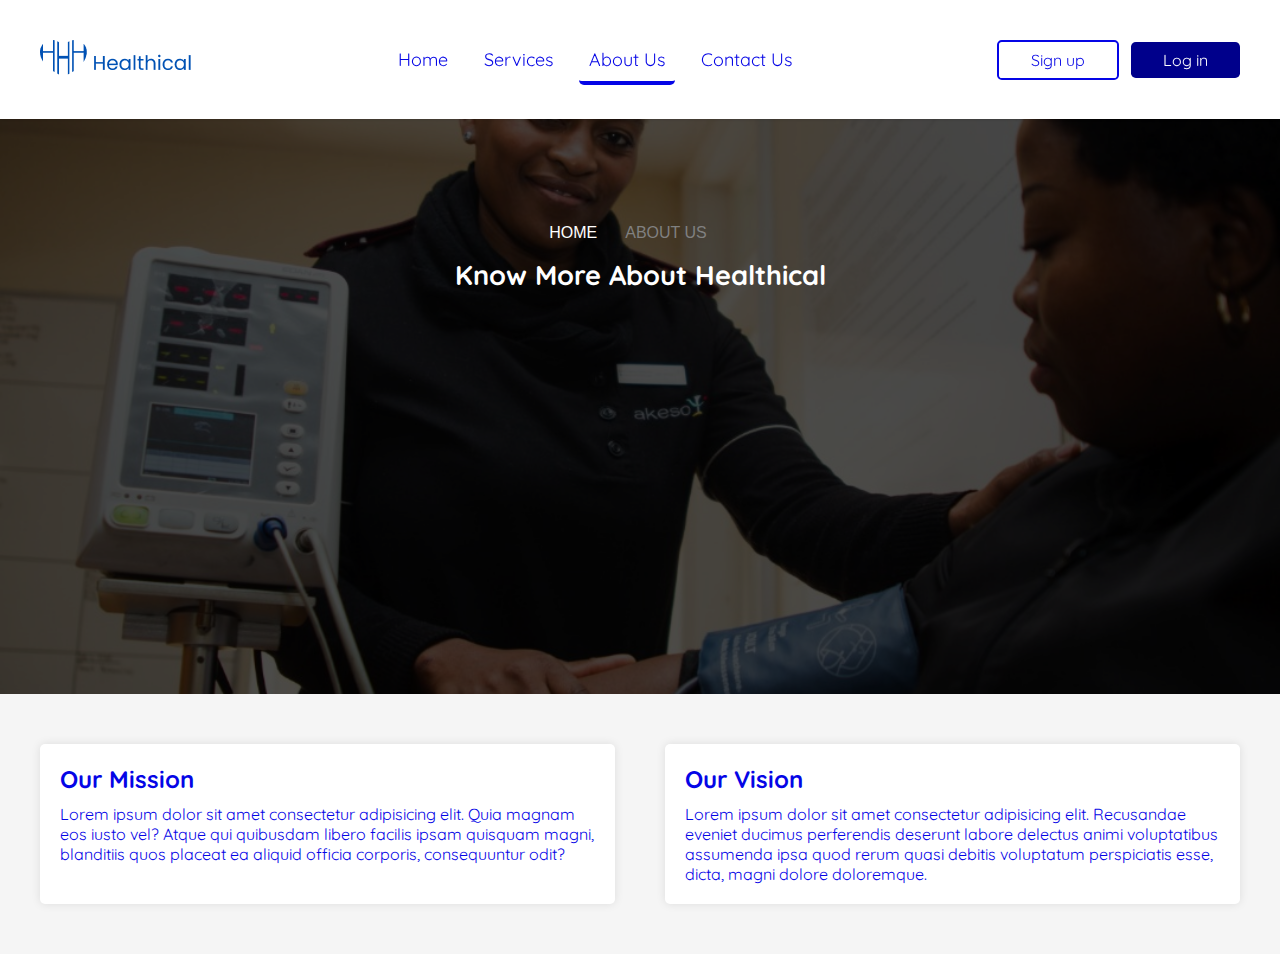
==== about.html @ a439b531 "pushing new codes to the repo" ====
<!DOCTYPE html>
<html lang="en">
  <head>
    <meta charset="UTF-8" />
    <meta http-equiv="X-UA-Compatible" content="IE=edge" />
    <meta name="viewport" content="width=device-width, initial-scale=1.0" />
    <title>About us</title>
    <link rel="stylesheet" href="about.css" />
  </head>
  <body>
    <!-- Nav Bar -->
    <div class="nav-container">
      <header>
        <nav>
          <div>
            <img src="./images/logo with text.png" alt="Healthical" />
          </div>

          <div class="nav-list">
            <ul class="menu">
              <li><a href="index.html">Home</a></li>
              <li><a href="#">Services</a></li>
              <li><a href="#" class="about">About Us</a></li>
              <li><a href="#">Contact Us</a></li>
            </ul>
          </div>

          <div class="nav-button">
            <a href="patient-sign-up.html" class="sign-up">Sign up</a>
            <a href="patient-sign-in.html" class="log-in">Log in</a>
          </div>

          <div class="hamburger-menu">
            <span class="bar"></span>
            <span class="bar"></span>
            <span class="bar"></span>
          </div>
        </nav>
      </header>
    </div>

    <!-- Hero Section -->
    <section class="hero">
      <div class="hero-container">
        <div class="hero-detail">
          <h3><a href="index.html">Home</a></h3>
          <h3 class="color">About us</h3>

          <p>Know more about Healthical</p>
        </div>
      </div>
    </section>

    <section class="vision-section">
      <div class="vision-container">
        <div class="details">
          <div class="mission">
            <h1>Our Mission</h1>
            <p>
              Lorem ipsum dolor sit amet consectetur adipisicing elit. Quia
              magnam eos iusto vel? Atque qui quibusdam libero facilis ipsam
              quisquam magni, blanditiis quos placeat ea aliquid officia
              corporis, consequuntur odit?
            </p>
          </div>

          <div class="vision">
            <h1>Our Vision</h1>
            <p>
              Lorem ipsum dolor sit amet consectetur adipisicing elit.
              Recusandae eveniet ducimus perferendis deserunt labore delectus
              animi voluptatibus assumenda ipsa quod rerum quasi debitis
              voluptatum perspiciatis esse, dicta, magni dolore doloremque.
            </p>
          </div>
        </div>
      </div>
    </section>

    <script src="js/script.js"></script>
  </body>
</html>
---- about.css ----
@import url('https://fonts.googleapis.com/css2?family=Montserrat:ital,wght@1,300&family=Poppins:wght@300;500&family=Quicksand&display=swap');

* {
  margin: 0;
  padding: 0;
  box-sizing: border-box;
}

:root {
  --darkblue: hsl(240, 100%, 27.3%);
  --white: hsl(0, 0%, 100%);
  --lightblue: hsl(195, 48%, 82%);
  --blue: hsl(240, 96%, 46%);
  --gray: hsl(0, 0%, 50%);
}

a {
  text-decoration: none;
}

body {
  color: var(--white);
  font-family: 'Quicksand', sans-serif;
}

/* Navbar Styling */
nav {
  display: flex;
  justify-content: space-between;
  align-items: center;
  height: 100%;
}

header {
  background-color: #fff;
  box-shadow: 0 1px 2px rgba(0, 0, 0, 0.1);
  padding: 40px;
  position: fixed;
  top: 0;
  left: 0;
  right: 0;
  z-index: 999;
}

.nav-container {
  margin-left: 3rem;
}

.about {
  border-bottom: 4px solid var(--blue);

}

.menu {
  display: flex;
  list-style-type: none;
  margin: 0;
  padding: 0;
}

.menu li {
  margin-right: 1rem;
}

.menu li:last-child {
  margin-right: 0;
}

.menu li a {
  color: var(--blue);
  text-decoration: none;
  font-size: 18px;
  padding: 10px;
  border-radius: 5px;
}

.menu li a:hover {
  color: var(--gray);
}

.sign-up {
  padding: 0.5rem 2rem;
  border: 2px solid var(--blue);
  background: var(--white);
  color: var(--blue);
  margin-right: 0.5rem;
  border-radius: 0.3rem;
}

.log-in {
  padding: 0.5rem 2rem;
  background: var(--darkblue);
  color: var(--white);
  border-radius: 0.3rem;
}

.hamburger-menu {
  display: none;
}

.hamburger-menu .bar {
  display: block;
  width: 25px;
  height: 3px;
  background-color: #333;
  margin: 5px auto;
  transition: all 0.3s ease-in-out;
}

/* Hero Styling */
.hero {
    background-image: url('./images/image.jpg');
    background-repeat: no-repeat;
    background-position: center;
    background-size: cover;
    margin-top: 4rem;
    width: 100vw;
    height: 70vh;
  }
  
  .hero-container {
    width: 100vw;
    height: 70vh;
    background: rgba(0, 0, 0, 0.7);
    align-items: center;
  }
  
  .hero-detail {
    text-align: center;
    justify-content: center;
    margin: 4rem auto;
    color: var(--white);
  }
  
  .hero-detail h3 {
    margin-top: 10rem;
    margin-bottom: 1rem;
    padding-right: 1.5rem;
    display: inline-flex;
    text-transform: uppercase;
    font-size: 1rem;
    cursor: pointer;
    font-family: "Roboto", sans-serif;
    font-weight: 100;
  }
  
  .hero-container h3 a {
    color: var(--white);
  }
  
  .color {
    color: var(--gray);
  }
  
  .hero-detail p {
    font-size: 1.7rem;
    font-weight: bold;
    text-transform: capitalize;
  }
  /* End of Hero Section Styling */

  /* Vision and Mission Section Styling */
.vision-section {
    background-color: #f5f5f5;
    padding: 50px 0;
  }
  
  .vision-container {
    max-width: 1200px;
    margin: 0 auto;
  }
  
  .details {
    display: grid;
    grid-template-columns: 1fr 1fr;
    grid-gap: 50px;
  }
  
  .mission,
  .vision {
    padding: 20px;
    background-color: var(--white);
    color: var(--blue);
    border-radius: 5px;
    box-shadow: 0px 0px 10px rgba(0, 0, 0, 0.1);
  }
  
  h1 {
    margin-bottom: 10px;
    font-size: 24px;
    color: var(--blue);
  }
  
  /* End of Vision and Mission Section Styling */

@media screen and (max-width: 768px) {
  .nav-list {
    display: none;
    margin: auto;
    flex-direction: column;
    position: absolute;
    top: 70px;
    left: 0;
    right: 0;
    background-color: #fff;
    z-index: 1;
    padding: 20px;
    box-shadow: 0px 0px 10px rgba(0, 0, 0, 0.1);
  }

  .nav-list.show {
    display: flex;
    flex-direction: column;
  }

  .menu {
    display: flex;
    flex-direction: column;
    margin: auto;
  }

  .hamburger-menu {
    display: block;
    cursor: pointer;
    z-index: 100;
  }

  .hamburger-menu.active .bar:nth-child(2) {
    opacity: 0;
  }

  .hamburger-menu.active .bar:nth-child(1) {
    transform: translateY(8px) rotate(45deg);
  }

  .hamburger-menu.active .bar:nth-child(3) {
    transform: translateY(-8px) rotate(-45deg);
  }

  .mission,
  .vision {
    width: 80%;
    margin: auto;
  }

  .mission {
    margin-bottom: 1.5rem;
  }
}
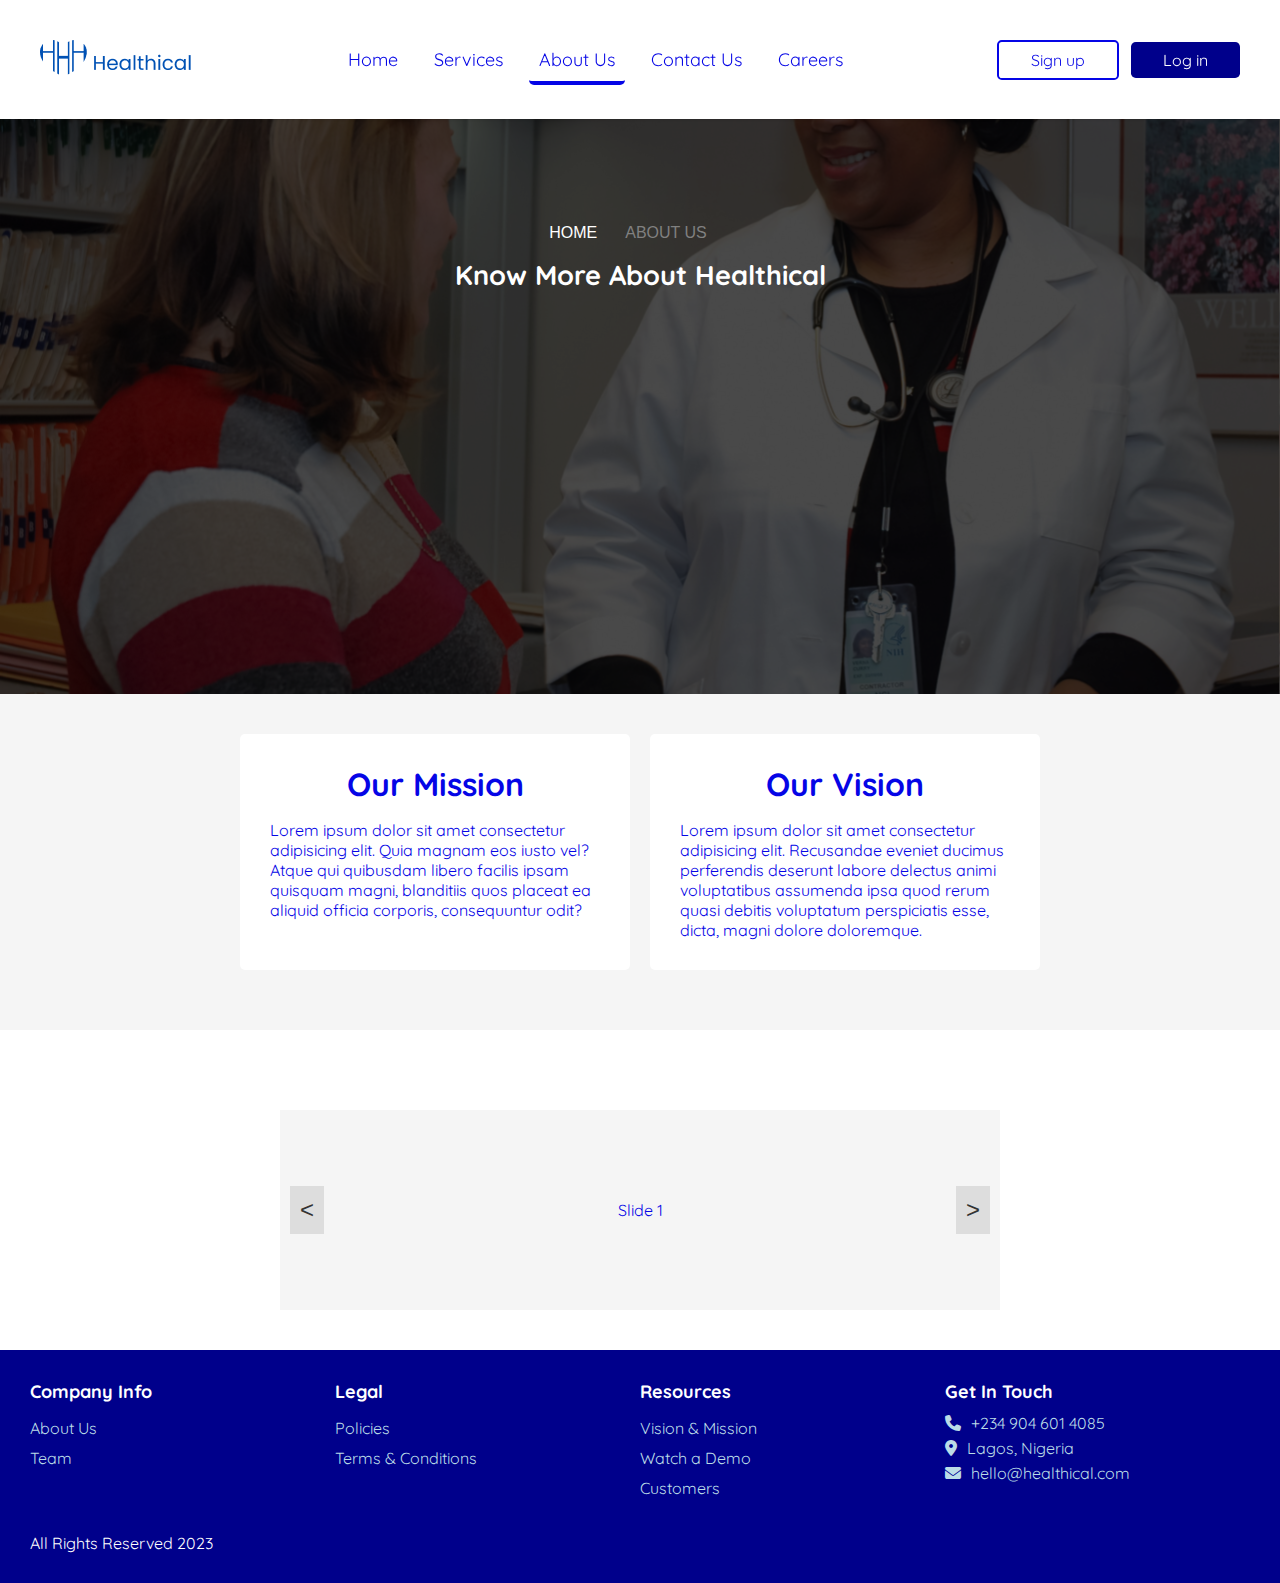
==== commit 0c3c24af: "added new updates to the repo" ====
--- a/about.html
+++ b/about.html
@@ -5,6 +5,10 @@
     <meta http-equiv="X-UA-Compatible" content="IE=edge" />
     <meta name="viewport" content="width=device-width, initial-scale=1.0" />
     <title>About us</title>
+    <link
+    rel="stylesheet"
+    href="https://cdnjs.cloudflare.com/ajax/libs/font-awesome/6.4.0/css/all.min.css"
+  />
     <link rel="stylesheet" href="about.css" />
   </head>
   <body>
@@ -21,7 +25,8 @@
               <li><a href="index.html">Home</a></li>
               <li><a href="#">Services</a></li>
               <li><a href="#" class="about">About Us</a></li>
-              <li><a href="#">Contact Us</a></li>
+              <li><a href="#contact">Contact Us</a></li>
+              <li><a href="careers.html">Careers</a></li>
             </ul>
           </div>
 
@@ -77,6 +82,95 @@
       </div>
     </section>
 
+    <section class="carousel-section">
+        <h2>Sliding Carousel</h2>
+      
+        <div class="carousel-container">
+          <div class="carousel">
+            <div class="slide">Slide 1</div>
+            <div class="slide">Slide 2</div>
+            <div class="slide">Slide 3</div>
+            <div class="slide">Slide 4</div>
+          </div>
+      
+          <button class="prev-btn">&lt;</button>
+          <button class="next-btn">&gt;</button>
+        </div>
+      </section>
+      
+      <!-- Footer Section -->
+      <footer class="footer-area" id="contact">
+        <div class="footer-container">
+          <!-- Comapany Info -->
+          <div class="company">
+            <h4>Company Info</h4>
+  
+            <div class="company-details">
+              <p>About Us</p>
+              <p>Team</p>
+            </div>
+          </div>
+  
+          <!-- Legal -->
+          <div class="legal">
+            <h4>Legal</h4>
+  
+            <div class="legal-details">
+              <p>Policies</p>
+              <p>Terms & Conditions</p>
+            </div>
+          </div>
+  
+          <!-- Resources -->
+          <div class="resources">
+            <h4>Resources</h4>
+  
+            <div class="resources-details">
+              <p>Vision & Mission</p>
+              <p>Watch a Demo</p>
+              <p>Customers</p>
+            </div>
+          </div>
+  
+          <!-- Get In Touch -->
+          <div class="contact">
+            <h4>Get In Touch</h4>
+  
+            <div class="contact-details">
+              <ul class="info">
+                 <!-- Phone -->
+                <li>
+                  <span><i class="fa-solid fa-phone"></i></span>
+                  <p><a href="tel:+2349046014085">+234 904 601 4085</a></p>
+                </li>
+  
+                   <!-- Location -->
+                <li>
+                  <span><i class="fa-solid fa-location-dot"></i></span>
+                  <p><a href="#">Lagos, Nigeria</a></p>
+                </li>
+  
+                <!-- Email -->
+                <li>
+                  <span><i class="fa-solid fa-envelope"></i></span>
+                  <p>
+                    <a href="mailto:hello@fixmyride.com">hello@healthical.com</a>
+                  </p>
+                </li>
+              </ul>
+            </div>
+          </div>
+        </div>
+  
+        <!-- Copyright -->
+        <div class="copyright">
+          <p>All Rights Reserved 2023</p>
+  
+          <!-- Social Icons -->
+        </div>
+      </footer>
+  
+
     <script src="js/script.js"></script>
   </body>
 </html>
--- a/about.css
+++ b/about.css
@@ -109,7 +109,7 @@
 
 /* Hero Styling */
 .hero {
-    background-image: url('./images/image.jpg');
+    background-image: url('./images/unsplash_nR2C9AVzfHY.svg');
     background-repeat: no-repeat;
     background-position: center;
     background-size: cover;
@@ -160,38 +160,161 @@
   /* End of Hero Section Styling */
 
   /* Vision and Mission Section Styling */
-.vision-section {
+  .vision-section {
     background-color: #f5f5f5;
-    padding: 50px 0;
+    padding: 40px;
   }
   
   .vision-container {
-    max-width: 1200px;
+    max-width: 800px;
     margin: 0 auto;
   }
   
   .details {
-    display: grid;
-    grid-template-columns: 1fr 1fr;
-    grid-gap: 50px;
+    display: flex;
+    flex-wrap: wrap;
+    justify-content: space-between;
   }
   
   .mission,
   .vision {
-    padding: 20px;
-    background-color: var(--white);
+    flex: 0 0 calc(50% - 10px);
+    background-color: white;
     color: var(--blue);
+    padding: 30px;
+    margin-bottom: 20px;
     border-radius: 5px;
-    box-shadow: 0px 0px 10px rgba(0, 0, 0, 0.1);
-  }
-  
-  h1 {
+  }
+  
+  .mission h1,
+  .vision h1 {
+    margin-bottom: 1rem;
+    text-align: center;
+    justify-content: center;
+  }  
+  /* End of Vision and Mission Section Styling */
+
+  /* Team Section Styling */
+  .carousel-section {
+    max-width: 800px;
+    margin: 0 auto;
+    padding: 40px;
+  }
+  
+  h2 {
+    text-align: center;
+    font-size: 2rem;
+  }
+  
+  .carousel-container {
+    position: relative;
+    overflow: hidden;
+  }
+  
+  .carousel {
+    display: flex;
+    width: 100%;
+    transition: transform 0.3s ease-in-out;
+  }
+  
+  .slide {
+    flex: 0 0 100%;
+    height: 200px;
+    display: flex;
+    align-items: center;
+    justify-content: center;
+    background-color: #f5f5f5;
+    color: var(--blue);
+  }
+  
+  .prev-btn,
+  .next-btn {
+    position: absolute;
+    top: 50%;
+    transform: translateY(-50%);
+    padding: 10px;
+    border: none;
+    background-color: #ddd;
+    color: #333;
+    font-size: 1.5rem;
+    cursor: pointer;
+  }
+  
+  .prev-btn {
+    left: 10px;
+  }
+  
+  .next-btn {
+    right: 10px;
+  }
+  
+  /* Footer Section Styling */
+  .footer-area {
+    background-color: var(--darkblue);
+    padding: 30px;
+  }
+  
+  .footer-container {
+    display: flex;
+    flex-wrap: wrap;
+    justify-content: space-between;
+  }
+  
+  .company,
+  .legal,
+  .resources,
+  .contact {
+    flex-basis: 25%;
+    margin-bottom: 30px;
+  }
+  
+  .company h4,
+  .legal h4,
+  .resources h4,
+  .contact h4 {
+    font-size: 18px;
     margin-bottom: 10px;
-    font-size: 24px;
-    color: var(--blue);
-  }
-  
-  /* End of Vision and Mission Section Styling */
+  }
+  
+  .company-details,
+  .legal-details,
+  .resources-details,
+  .contact-details {
+    display: flex;
+    flex-direction: column;
+    color: var(--lightblue);
+  }
+  
+  .company-details p,
+  .legal-details p,
+  .resources-details p {
+    margin: 5px 0;
+  }
+  
+  .contact-details .info {
+    list-style-type: none;
+    padding: 0;
+  }
+  
+  .contact-details .info li {
+    display: flex;
+    align-items: center;
+    margin-bottom: 5px;
+  }
+  
+  .contact-details .info li span {
+    margin-right: 10px;
+  }
+  
+  .contact-details .info li a {
+    text-decoration: none;
+    color: var(--lightblue);
+  }
+  
+  .contact-details .info li a:hover {
+    text-decoration: underline;
+  }
+ 
 
 @media screen and (max-width: 768px) {
   .nav-list {
@@ -237,13 +360,27 @@
     transform: translateY(-8px) rotate(-45deg);
   }
 
+  .details {
+    flex-direction: column;
+  }
+
   .mission,
   .vision {
-    width: 80%;
-    margin: auto;
-  }
-
-  .mission {
-    margin-bottom: 1.5rem;
-  }
-}
+    flex: 1 0 auto;
+  }
+
+  .carousel {
+    height: 300px;
+  }
+
+  .footer-container {
+    flex-direction: column;
+  }
+
+  .company,
+  .legal,
+  .resources,
+  .contact {
+    flex-basis: auto;
+  }
+}
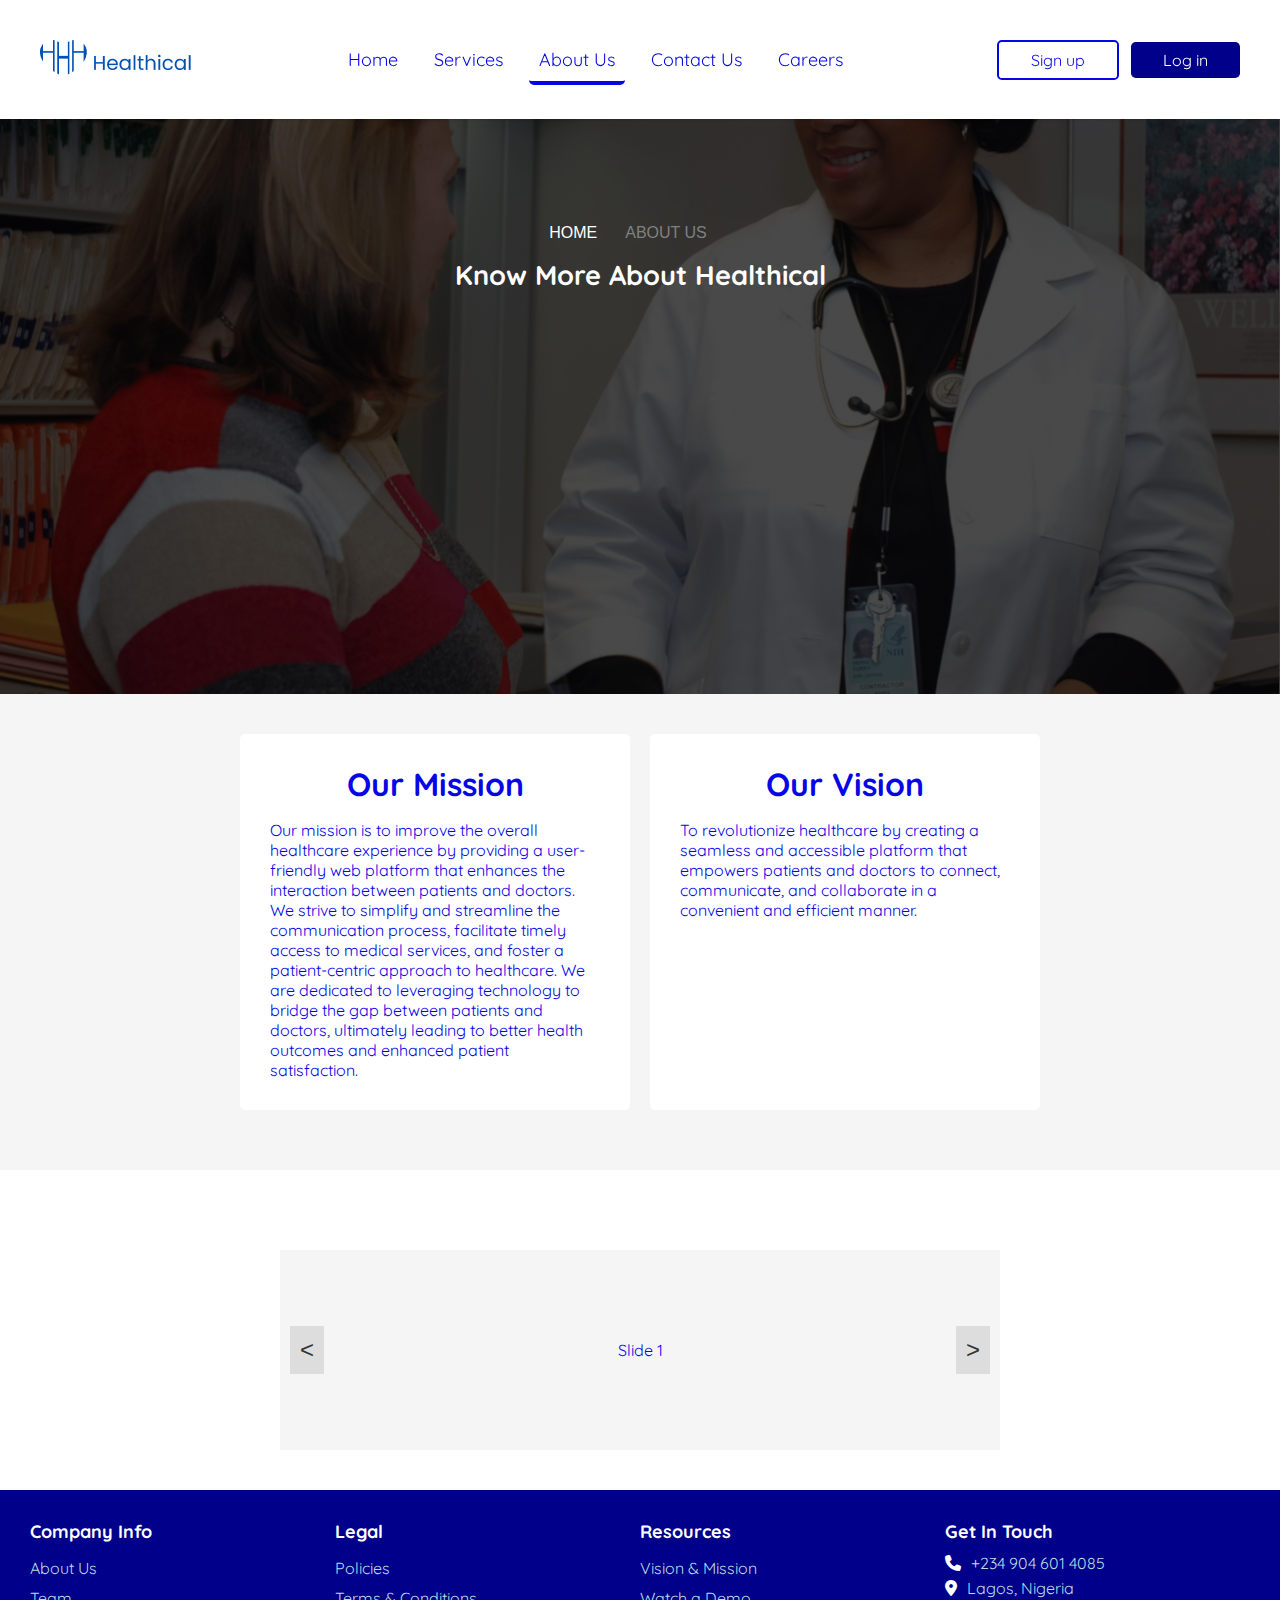
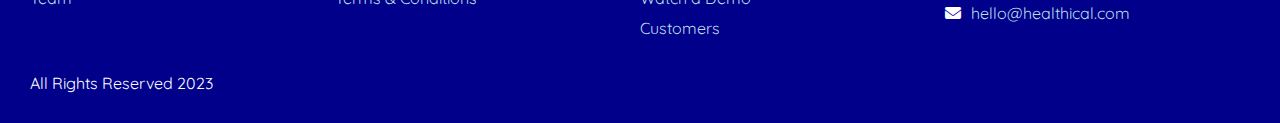
==== commit 41724634: "pushed new changes to the repo" ====
--- a/about.html
+++ b/about.html
@@ -6,9 +6,9 @@
     <meta name="viewport" content="width=device-width, initial-scale=1.0" />
     <title>About us</title>
     <link
-    rel="stylesheet"
-    href="https://cdnjs.cloudflare.com/ajax/libs/font-awesome/6.4.0/css/all.min.css"
-  />
+      rel="stylesheet"
+      href="https://cdnjs.cloudflare.com/ajax/libs/font-awesome/6.4.0/css/all.min.css"
+    />
     <link rel="stylesheet" href="about.css" />
   </head>
   <body>
@@ -62,20 +62,23 @@
           <div class="mission">
             <h1>Our Mission</h1>
             <p>
-              Lorem ipsum dolor sit amet consectetur adipisicing elit. Quia
-              magnam eos iusto vel? Atque qui quibusdam libero facilis ipsam
-              quisquam magni, blanditiis quos placeat ea aliquid officia
-              corporis, consequuntur odit?
+              Our mission is to improve the overall healthcare experience by
+              providing a user-friendly web platform that enhances the
+              interaction between patients and doctors. We strive to simplify
+              and streamline the communication process, facilitate timely access
+              to medical services, and foster a patient-centric approach to
+              healthcare. We are dedicated to leveraging technology to bridge
+              the gap between patients and doctors, ultimately leading to better
+              health outcomes and enhanced patient satisfaction.
             </p>
           </div>
 
           <div class="vision">
             <h1>Our Vision</h1>
             <p>
-              Lorem ipsum dolor sit amet consectetur adipisicing elit.
-              Recusandae eveniet ducimus perferendis deserunt labore delectus
-              animi voluptatibus assumenda ipsa quod rerum quasi debitis
-              voluptatum perspiciatis esse, dicta, magni dolore doloremque.
+              To revolutionize healthcare by creating a seamless and accessible
+              platform that empowers patients and doctors to connect,
+              communicate, and collaborate in a convenient and efficient manner.
             </p>
           </div>
         </div>
@@ -83,93 +86,92 @@
     </section>
 
     <section class="carousel-section">
-        <h2>Sliding Carousel</h2>
-      
-        <div class="carousel-container">
-          <div class="carousel">
-            <div class="slide">Slide 1</div>
-            <div class="slide">Slide 2</div>
-            <div class="slide">Slide 3</div>
-            <div class="slide">Slide 4</div>
-          </div>
-      
-          <button class="prev-btn">&lt;</button>
-          <button class="next-btn">&gt;</button>
+      <h2>Sliding Carousel</h2>
+
+      <div class="carousel-container">
+        <div class="carousel">
+          <div class="slide">Slide 1</div>
+          <div class="slide">Slide 2</div>
+          <div class="slide">Slide 3</div>
+          <div class="slide">Slide 4</div>
         </div>
-      </section>
-      
-      <!-- Footer Section -->
-      <footer class="footer-area" id="contact">
-        <div class="footer-container">
-          <!-- Comapany Info -->
-          <div class="company">
-            <h4>Company Info</h4>
-  
-            <div class="company-details">
-              <p>About Us</p>
-              <p>Team</p>
-            </div>
-          </div>
-  
-          <!-- Legal -->
-          <div class="legal">
-            <h4>Legal</h4>
-  
-            <div class="legal-details">
-              <p>Policies</p>
-              <p>Terms & Conditions</p>
-            </div>
-          </div>
-  
-          <!-- Resources -->
-          <div class="resources">
-            <h4>Resources</h4>
-  
-            <div class="resources-details">
-              <p>Vision & Mission</p>
-              <p>Watch a Demo</p>
-              <p>Customers</p>
-            </div>
-          </div>
-  
-          <!-- Get In Touch -->
-          <div class="contact">
-            <h4>Get In Touch</h4>
-  
-            <div class="contact-details">
-              <ul class="info">
-                 <!-- Phone -->
-                <li>
-                  <span><i class="fa-solid fa-phone"></i></span>
-                  <p><a href="tel:+2349046014085">+234 904 601 4085</a></p>
-                </li>
-  
-                   <!-- Location -->
-                <li>
-                  <span><i class="fa-solid fa-location-dot"></i></span>
-                  <p><a href="#">Lagos, Nigeria</a></p>
-                </li>
-  
-                <!-- Email -->
-                <li>
-                  <span><i class="fa-solid fa-envelope"></i></span>
-                  <p>
-                    <a href="mailto:hello@fixmyride.com">hello@healthical.com</a>
-                  </p>
-                </li>
-              </ul>
-            </div>
+
+        <button class="prev-btn">&lt;</button>
+        <button class="next-btn">&gt;</button>
+      </div>
+    </section>
+
+    <!-- Footer Section -->
+    <footer class="footer-area" id="contact">
+      <div class="footer-container">
+        <!-- Comapany Info -->
+        <div class="company">
+          <h4>Company Info</h4>
+
+          <div class="company-details">
+            <p>About Us</p>
+            <p>Team</p>
           </div>
         </div>
-  
-        <!-- Copyright -->
-        <div class="copyright">
-          <p>All Rights Reserved 2023</p>
-  
-          <!-- Social Icons -->
+
+        <!-- Legal -->
+        <div class="legal">
+          <h4>Legal</h4>
+
+          <div class="legal-details">
+            <p>Policies</p>
+            <p>Terms & Conditions</p>
+          </div>
         </div>
-      </footer>
-  
+
+        <!-- Resources -->
+        <div class="resources">
+          <h4>Resources</h4>
+
+          <div class="resources-details">
+            <p>Vision & Mission</p>
+            <p>Watch a Demo</p>
+            <p>Customers</p>
+          </div>
+        </div>
+
+        <!-- Get In Touch -->
+        <div class="contact">
+          <h4>Get In Touch</h4>
+
+          <div class="contact-details">
+            <ul class="info">
+              <!-- Phone -->
+              <li>
+                <span><i class="fa-solid fa-phone"></i></span>
+                <p><a href="tel:+2349046014085">+234 904 601 4085</a></p>
+              </li>
+
+              <!-- Location -->
+              <li>
+                <span><i class="fa-solid fa-location-dot"></i></span>
+                <p><a href="#">Lagos, Nigeria</a></p>
+              </li>
+
+              <!-- Email -->
+              <li>
+                <span><i class="fa-solid fa-envelope"></i></span>
+                <p>
+                  <a href="mailto:hello@fixmyride.com">hello@healthical.com</a>
+                </p>
+              </li>
+            </ul>
+          </div>
+        </div>
+      </div>
+
+      <!-- Copyright -->
+      <div class="copyright">
+        <p>All Rights Reserved 2023</p>
+
+        <!-- Social Icons -->
+      </div>
+    </footer>
 
     <script src="js/script.js"></script>
   </body>
--- a/about.css
+++ b/about.css
@@ -305,6 +305,10 @@
   .contact-details .info li span {
     margin-right: 10px;
   }
+
+  .fa-solid {
+    color: var(--white);
+  }
   
   .contact-details .info li a {
     text-decoration: none;
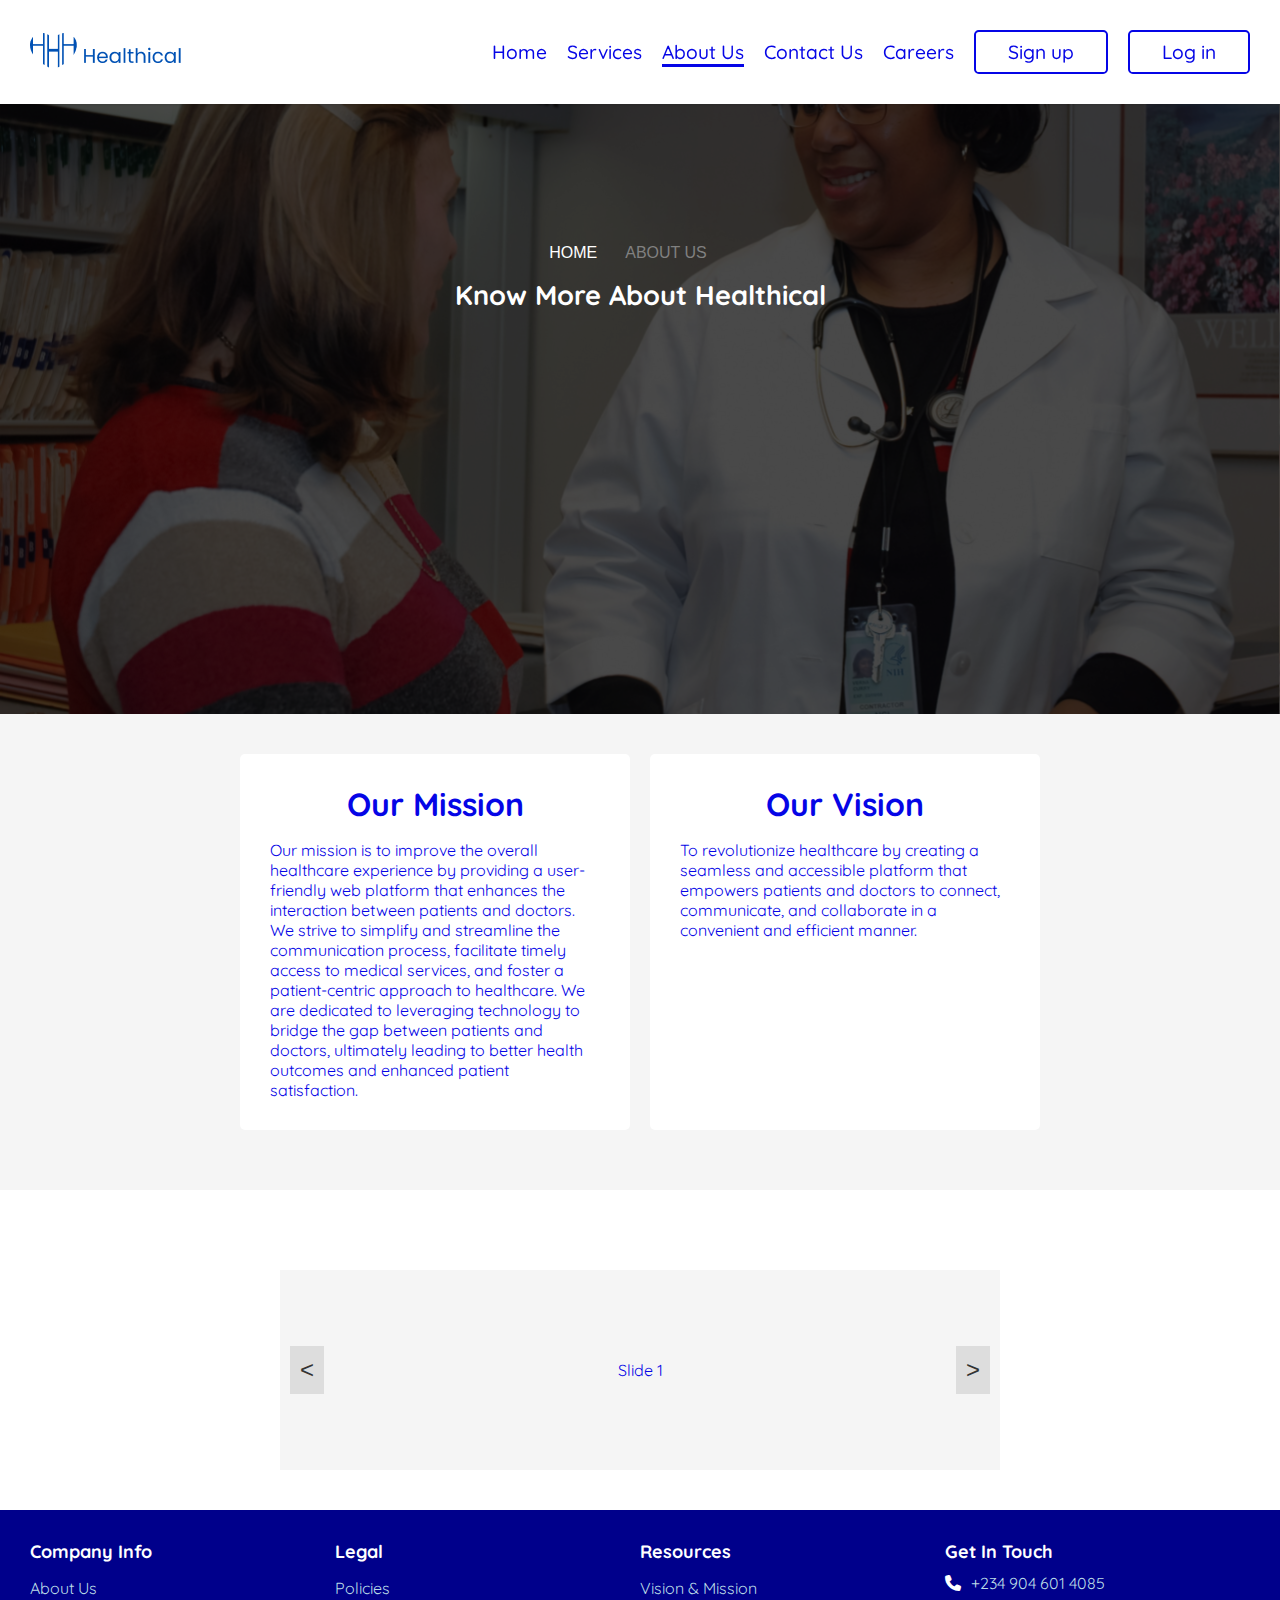
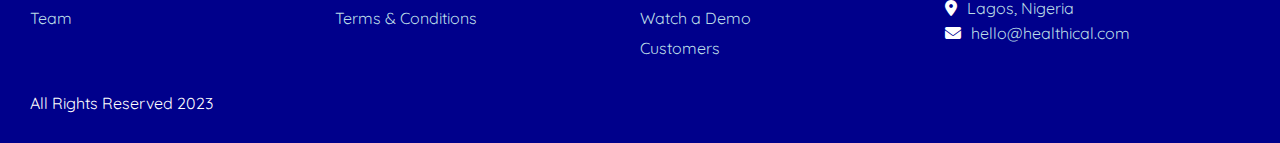
==== commit 6d87d167: "made some new changes to the code" ====
--- a/about.html
+++ b/about.html
@@ -27,12 +27,9 @@
               <li><a href="#" class="about">About Us</a></li>
               <li><a href="#contact">Contact Us</a></li>
               <li><a href="careers.html">Careers</a></li>
+              <li class="sign-up"><a href="patient-sign-up.html">Sign up</a></li>
+              <li class="log-in"><a href="patient-sign-in.html">Log in</a></li>
             </ul>
-          </div>
-
-          <div class="nav-button">
-            <a href="patient-sign-up.html" class="sign-up">Sign up</a>
-            <a href="patient-sign-in.html" class="log-in">Log in</a>
           </div>
 
           <div class="hamburger-menu">
--- a/about.css
+++ b/about.css
@@ -1,4 +1,4 @@
-@import url('https://fonts.googleapis.com/css2?family=Montserrat:ital,wght@1,300&family=Poppins:wght@300;500&family=Quicksand&display=swap');
+@import url("https://fonts.googleapis.com/css2?family=Montserrat:ital,wght@1,300&family=Poppins:wght@300;500&family=Quicksand&display=swap");
 
 * {
   margin: 0;
@@ -20,21 +20,14 @@
 
 body {
   color: var(--white);
-  font-family: 'Quicksand', sans-serif;
+  font-family: "Quicksand", sans-serif;
 }
 
 /* Navbar Styling */
-nav {
-  display: flex;
-  justify-content: space-between;
-  align-items: center;
-  height: 100%;
-}
-
 header {
   background-color: #fff;
   box-shadow: 0 1px 2px rgba(0, 0, 0, 0.1);
-  padding: 40px;
+  padding: 30px;
   position: fixed;
   top: 0;
   left: 0;
@@ -43,23 +36,35 @@
 }
 
 .nav-container {
-  margin-left: 3rem;
+  padding: 10px 20px;
+  box-shadow: 0 2px 4px rgba(0, 0, 0, 0.1);
+}
+
+nav {
+  display: flex;
+  justify-content: space-between;
+  align-items: center;
+}
+
+.logo img {
+  height: 40px;
+  width: auto;
 }
 
 .about {
-  border-bottom: 4px solid var(--blue);
-
+  border-bottom: 3px solid var(--blue);
 }
 
 .menu {
-  display: flex;
-  list-style-type: none;
+  list-style: none;
+  display: flex;
+  align-items: center;
   margin: 0;
   padding: 0;
 }
 
 .menu li {
-  margin-right: 1rem;
+  margin-right: 20px;
 }
 
 .menu li:last-child {
@@ -67,11 +72,11 @@
 }
 
 .menu li a {
+  text-decoration: none;
   color: var(--blue);
-  text-decoration: none;
-  font-size: 18px;
-  padding: 10px;
-  border-radius: 5px;
+  font-weight: 500;
+  font-size: 1.2rem;
+  transition: color 0.3s ease;
 }
 
 .menu li a:hover {
@@ -89,7 +94,8 @@
 
 .log-in {
   padding: 0.5rem 2rem;
-  background: var(--darkblue);
+  background: var(--white);
+  border: 2px solid var(--blue);
   color: var(--white);
   border-radius: 0.3rem;
 }
@@ -109,216 +115,215 @@
 
 /* Hero Styling */
 .hero {
-    background-image: url('./images/unsplash_nR2C9AVzfHY.svg');
-    background-repeat: no-repeat;
-    background-position: center;
-    background-size: cover;
-    margin-top: 4rem;
-    width: 100vw;
-    height: 70vh;
-  }
-  
-  .hero-container {
-    width: 100vw;
-    height: 70vh;
-    background: rgba(0, 0, 0, 0.7);
-    align-items: center;
-  }
-  
-  .hero-detail {
-    text-align: center;
-    justify-content: center;
-    margin: 4rem auto;
-    color: var(--white);
-  }
-  
-  .hero-detail h3 {
-    margin-top: 10rem;
-    margin-bottom: 1rem;
-    padding-right: 1.5rem;
-    display: inline-flex;
-    text-transform: uppercase;
-    font-size: 1rem;
-    cursor: pointer;
-    font-family: "Roboto", sans-serif;
-    font-weight: 100;
-  }
-  
-  .hero-container h3 a {
-    color: var(--white);
-  }
-  
-  .color {
-    color: var(--gray);
-  }
-  
-  .hero-detail p {
-    font-size: 1.7rem;
-    font-weight: bold;
-    text-transform: capitalize;
-  }
-  /* End of Hero Section Styling */
-
-  /* Vision and Mission Section Styling */
-  .vision-section {
-    background-color: #f5f5f5;
-    padding: 40px;
-  }
-  
-  .vision-container {
-    max-width: 800px;
-    margin: 0 auto;
-  }
-  
-  .details {
-    display: flex;
-    flex-wrap: wrap;
-    justify-content: space-between;
-  }
-  
-  .mission,
-  .vision {
-    flex: 0 0 calc(50% - 10px);
-    background-color: white;
-    color: var(--blue);
-    padding: 30px;
-    margin-bottom: 20px;
-    border-radius: 5px;
-  }
-  
-  .mission h1,
-  .vision h1 {
-    margin-bottom: 1rem;
-    text-align: center;
-    justify-content: center;
-  }  
-  /* End of Vision and Mission Section Styling */
-
-  /* Team Section Styling */
-  .carousel-section {
-    max-width: 800px;
-    margin: 0 auto;
-    padding: 40px;
-  }
-  
-  h2 {
-    text-align: center;
-    font-size: 2rem;
-  }
-  
-  .carousel-container {
-    position: relative;
-    overflow: hidden;
-  }
-  
-  .carousel {
-    display: flex;
-    width: 100%;
-    transition: transform 0.3s ease-in-out;
-  }
-  
-  .slide {
-    flex: 0 0 100%;
-    height: 200px;
-    display: flex;
-    align-items: center;
-    justify-content: center;
-    background-color: #f5f5f5;
-    color: var(--blue);
-  }
-  
-  .prev-btn,
-  .next-btn {
-    position: absolute;
-    top: 50%;
-    transform: translateY(-50%);
-    padding: 10px;
-    border: none;
-    background-color: #ddd;
-    color: #333;
-    font-size: 1.5rem;
-    cursor: pointer;
-  }
-  
-  .prev-btn {
-    left: 10px;
-  }
-  
-  .next-btn {
-    right: 10px;
-  }
-  
-  /* Footer Section Styling */
-  .footer-area {
-    background-color: var(--darkblue);
-    padding: 30px;
-  }
-  
-  .footer-container {
-    display: flex;
-    flex-wrap: wrap;
-    justify-content: space-between;
-  }
-  
-  .company,
-  .legal,
-  .resources,
-  .contact {
-    flex-basis: 25%;
-    margin-bottom: 30px;
-  }
-  
-  .company h4,
-  .legal h4,
-  .resources h4,
-  .contact h4 {
-    font-size: 18px;
-    margin-bottom: 10px;
-  }
-  
-  .company-details,
-  .legal-details,
-  .resources-details,
-  .contact-details {
-    display: flex;
-    flex-direction: column;
-    color: var(--lightblue);
-  }
-  
-  .company-details p,
-  .legal-details p,
-  .resources-details p {
-    margin: 5px 0;
-  }
-  
-  .contact-details .info {
-    list-style-type: none;
-    padding: 0;
-  }
-  
-  .contact-details .info li {
-    display: flex;
-    align-items: center;
-    margin-bottom: 5px;
-  }
-  
-  .contact-details .info li span {
-    margin-right: 10px;
-  }
-
-  .fa-solid {
-    color: var(--white);
-  }
-  
-  .contact-details .info li a {
-    text-decoration: none;
-    color: var(--lightblue);
-  }
-  
-  .contact-details .info li a:hover {
-    text-decoration: underline;
-  }
- 
+  background-image: url("./images/unsplash_nR2C9AVzfHY.svg");
+  background-repeat: no-repeat;
+  background-position: center;
+  background-size: cover;
+  margin-top: 4rem;
+  width: 100vw;
+  height: 70vh;
+}
+
+.hero-container {
+  width: 100vw;
+  height: 70vh;
+  background: rgba(0, 0, 0, 0.7);
+  align-items: center;
+}
+
+.hero-detail {
+  text-align: center;
+  justify-content: center;
+  margin: 4rem auto;
+  color: var(--white);
+}
+
+.hero-detail h3 {
+  margin-top: 10rem;
+  margin-bottom: 1rem;
+  padding-right: 1.5rem;
+  display: inline-flex;
+  text-transform: uppercase;
+  font-size: 1rem;
+  cursor: pointer;
+  font-family: "Roboto", sans-serif;
+  font-weight: 100;
+}
+
+.hero-container h3 a {
+  color: var(--white);
+}
+
+.color {
+  color: var(--gray);
+}
+
+.hero-detail p {
+  font-size: 1.7rem;
+  font-weight: bold;
+  text-transform: capitalize;
+}
+/* End of Hero Section Styling */
+
+/* Vision and Mission Section Styling */
+.vision-section {
+  background-color: #f5f5f5;
+  padding: 40px;
+}
+
+.vision-container {
+  max-width: 800px;
+  margin: 0 auto;
+}
+
+.details {
+  display: flex;
+  flex-wrap: wrap;
+  justify-content: space-between;
+}
+
+.mission,
+.vision {
+  flex: 0 0 calc(50% - 10px);
+  background-color: white;
+  color: var(--blue);
+  padding: 30px;
+  margin-bottom: 20px;
+  border-radius: 5px;
+}
+
+.mission h1,
+.vision h1 {
+  margin-bottom: 1rem;
+  text-align: center;
+  justify-content: center;
+}
+/* End of Vision and Mission Section Styling */
+
+/* Team Section Styling */
+.carousel-section {
+  max-width: 800px;
+  margin: 0 auto;
+  padding: 40px;
+}
+
+h2 {
+  text-align: center;
+  font-size: 2rem;
+}
+
+.carousel-container {
+  position: relative;
+  overflow: hidden;
+}
+
+.carousel {
+  display: flex;
+  width: 100%;
+  transition: transform 0.3s ease-in-out;
+}
+
+.slide {
+  flex: 0 0 100%;
+  height: 200px;
+  display: flex;
+  align-items: center;
+  justify-content: center;
+  background-color: #f5f5f5;
+  color: var(--blue);
+}
+
+.prev-btn,
+.next-btn {
+  position: absolute;
+  top: 50%;
+  transform: translateY(-50%);
+  padding: 10px;
+  border: none;
+  background-color: #ddd;
+  color: #333;
+  font-size: 1.5rem;
+  cursor: pointer;
+}
+
+.prev-btn {
+  left: 10px;
+}
+
+.next-btn {
+  right: 10px;
+}
+
+/* Footer Section Styling */
+.footer-area {
+  background-color: var(--darkblue);
+  padding: 30px;
+}
+
+.footer-container {
+  display: flex;
+  flex-wrap: wrap;
+  justify-content: space-between;
+}
+
+.company,
+.legal,
+.resources,
+.contact {
+  flex-basis: 25%;
+  margin-bottom: 30px;
+}
+
+.company h4,
+.legal h4,
+.resources h4,
+.contact h4 {
+  font-size: 18px;
+  margin-bottom: 10px;
+}
+
+.company-details,
+.legal-details,
+.resources-details,
+.contact-details {
+  display: flex;
+  flex-direction: column;
+  color: var(--lightblue);
+}
+
+.company-details p,
+.legal-details p,
+.resources-details p {
+  margin: 5px 0;
+}
+
+.contact-details .info {
+  list-style-type: none;
+  padding: 0;
+}
+
+.contact-details .info li {
+  display: flex;
+  align-items: center;
+  margin-bottom: 5px;
+}
+
+.contact-details .info li span {
+  margin-right: 10px;
+}
+
+.fa-solid {
+  color: var(--white);
+}
+
+.contact-details .info li a {
+  text-decoration: none;
+  color: var(--lightblue);
+}
+
+.contact-details .info li a:hover {
+  text-decoration: underline;
+}
 
 @media screen and (max-width: 768px) {
   .nav-list {
@@ -346,6 +351,10 @@
     margin: auto;
   }
 
+  .sign-up {
+    margin: 1rem 0;
+  }
+
   .hamburger-menu {
     display: block;
     cursor: pointer;
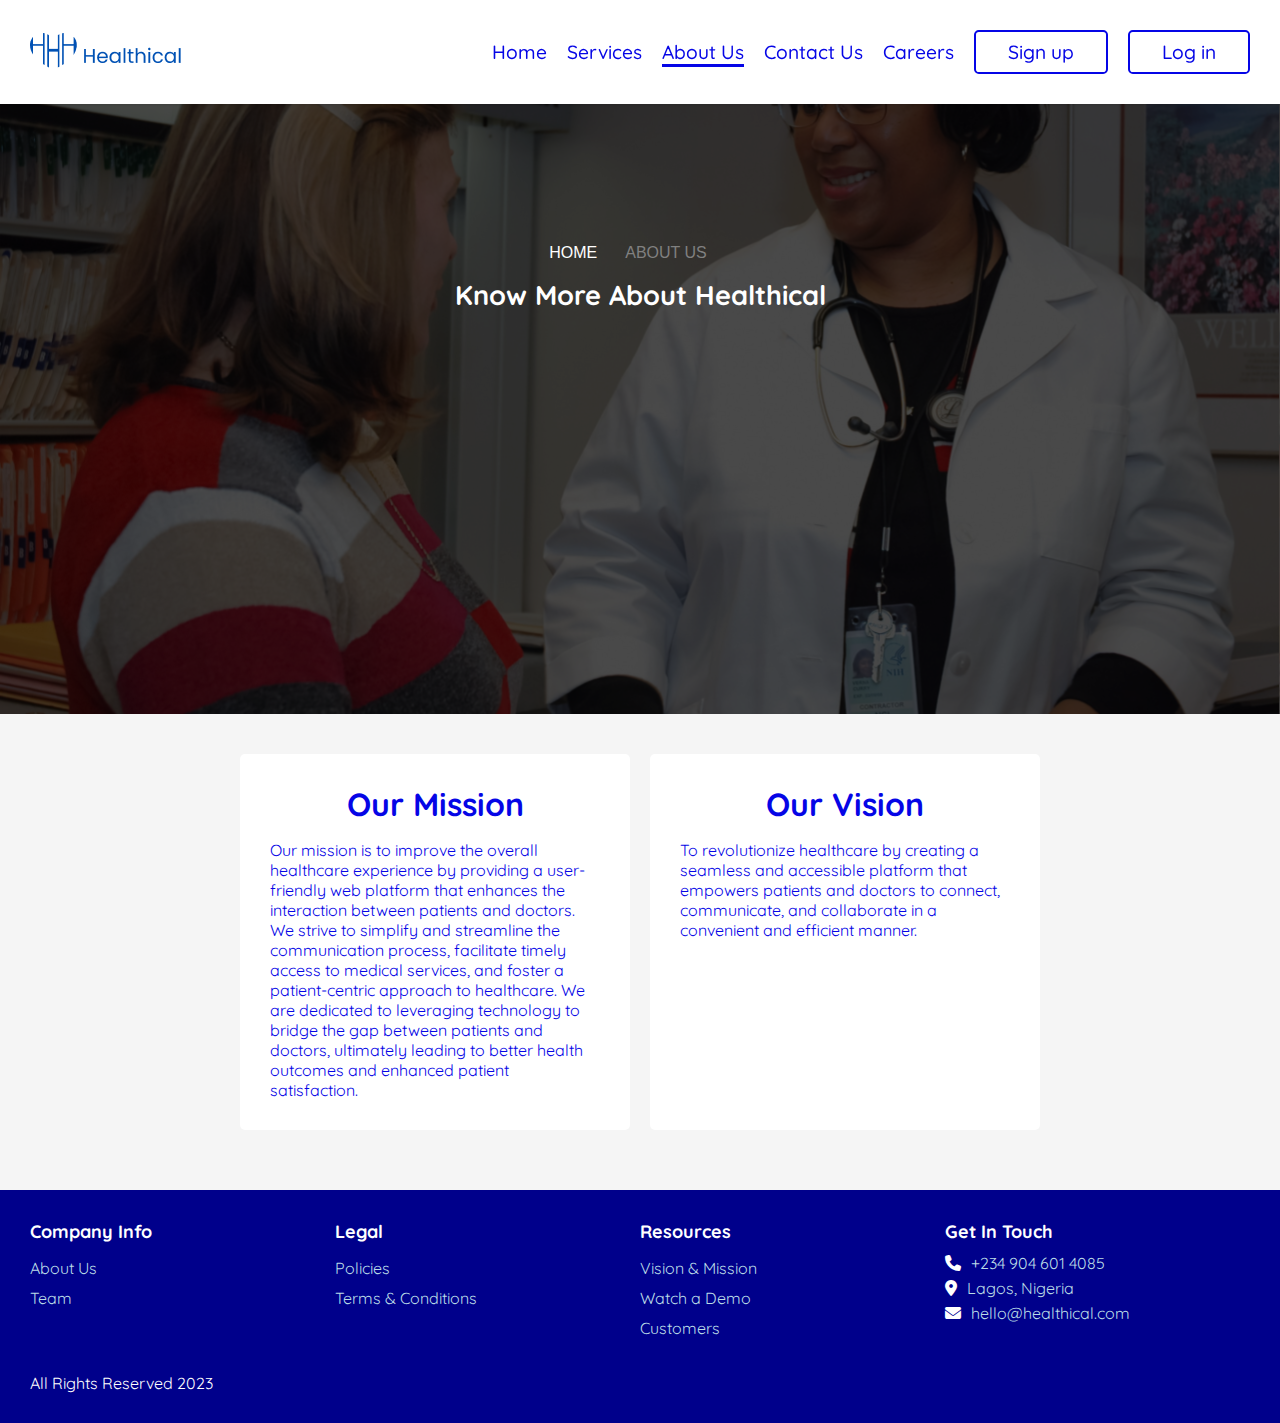
==== commit f673ce0e: "made some final touches" ====
--- a/about.html
+++ b/about.html
@@ -82,22 +82,6 @@
       </div>
     </section>
 
-    <section class="carousel-section">
-      <h2>Sliding Carousel</h2>
-
-      <div class="carousel-container">
-        <div class="carousel">
-          <div class="slide">Slide 1</div>
-          <div class="slide">Slide 2</div>
-          <div class="slide">Slide 3</div>
-          <div class="slide">Slide 4</div>
-        </div>
-
-        <button class="prev-btn">&lt;</button>
-        <button class="next-btn">&gt;</button>
-      </div>
-    </section>
-
     <!-- Footer Section -->
     <footer class="footer-area" id="contact">
       <div class="footer-container">
--- a/about.css
+++ b/about.css
@@ -200,60 +200,6 @@
 }
 /* End of Vision and Mission Section Styling */
 
-/* Team Section Styling */
-.carousel-section {
-  max-width: 800px;
-  margin: 0 auto;
-  padding: 40px;
-}
-
-h2 {
-  text-align: center;
-  font-size: 2rem;
-}
-
-.carousel-container {
-  position: relative;
-  overflow: hidden;
-}
-
-.carousel {
-  display: flex;
-  width: 100%;
-  transition: transform 0.3s ease-in-out;
-}
-
-.slide {
-  flex: 0 0 100%;
-  height: 200px;
-  display: flex;
-  align-items: center;
-  justify-content: center;
-  background-color: #f5f5f5;
-  color: var(--blue);
-}
-
-.prev-btn,
-.next-btn {
-  position: absolute;
-  top: 50%;
-  transform: translateY(-50%);
-  padding: 10px;
-  border: none;
-  background-color: #ddd;
-  color: #333;
-  font-size: 1.5rem;
-  cursor: pointer;
-}
-
-.prev-btn {
-  left: 10px;
-}
-
-.next-btn {
-  right: 10px;
-}
-
 /* Footer Section Styling */
 .footer-area {
   background-color: var(--darkblue);
